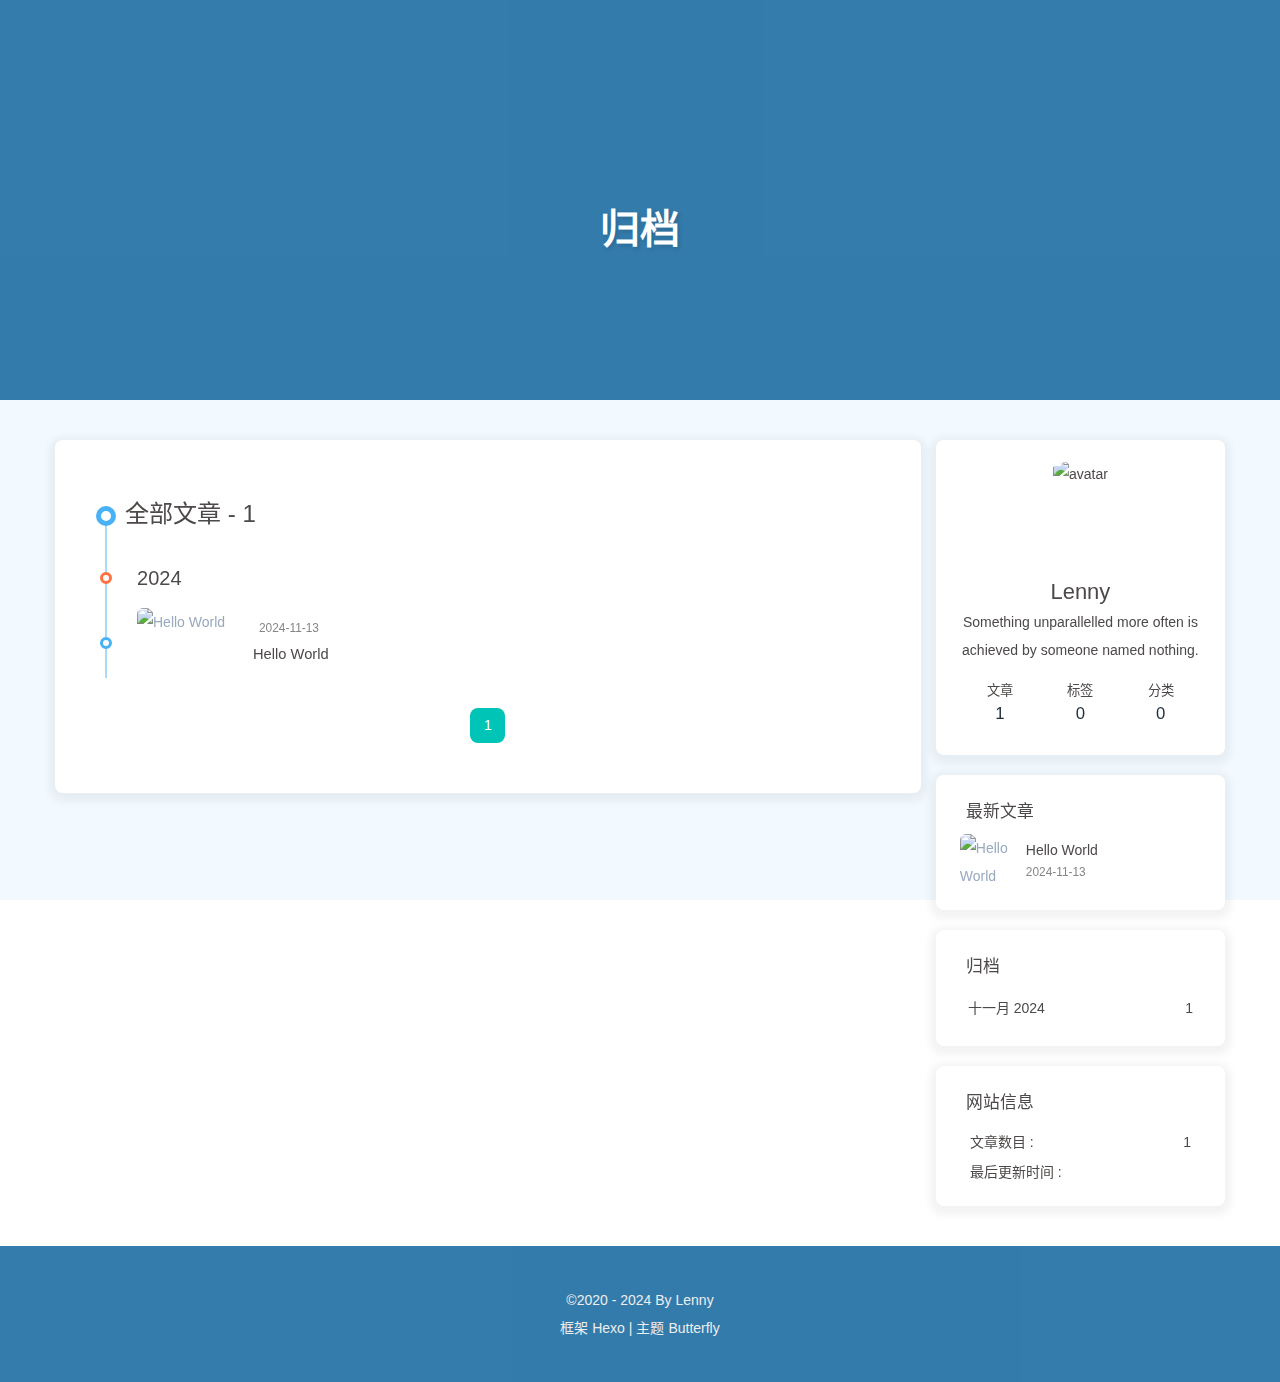
==== archives/index.html @ 35378932 "Site updated: 2024-11-13 17:16:41" ====
<!DOCTYPE html><html lang="zh-CN" data-theme="light"><head><meta charset="UTF-8"><meta http-equiv="X-UA-Compatible" content="IE=edge"><meta name="viewport" content="width=device-width, initial-scale=1.0,viewport-fit=cover"><title>归档 | Lenny 的 博客</title><meta name="author" content="Lenny"><meta name="copyright" content="Lenny"><meta name="format-detection" content="telephone=no"><meta name="theme-color" content="#ffffff"><meta name="description" content="Something unparallelled more often is achieved by someone named nothing.">
<meta property="og:type" content="website">
<meta property="og:title" content="归档">
<meta property="og:url" content="https://lennylzy.github.io/archives/index.html">
<meta property="og:site_name" content="Lenny 的 博客">
<meta property="og:description" content="Something unparallelled more often is achieved by someone named nothing.">
<meta property="og:locale" content="zh_CN">
<meta property="og:image" content="https://lennylzy.github.io/assets/avatar.jpg">
<meta property="article:author" content="Lenny">
<meta name="twitter:card" content="summary">
<meta name="twitter:image" content="https://lennylzy.github.io/assets/avatar.jpg"><link rel="shortcut icon" href="/assets/avatar.jpg"><link rel="canonical" href="https://lennylzy.github.io/archives/index.html"><link rel="preconnect" href="//cdn.jsdelivr.net"/><link rel="stylesheet" href="/css/index.css"><link rel="stylesheet" href="https://cdn.jsdelivr.net/npm/@fortawesome/fontawesome-free/css/all.min.css"><script>
    (() => {
      
    const saveToLocal = {
      set: (key, value, ttl) => {
        if (!ttl) return
        const expiry = Date.now() + ttl * 86400000
        localStorage.setItem(key, JSON.stringify({ value, expiry }))
      },
      get: key => {
        const itemStr = localStorage.getItem(key)
        if (!itemStr) return undefined
        const { value, expiry } = JSON.parse(itemStr)
        if (Date.now() > expiry) {
          localStorage.removeItem(key)
          return undefined
        }
        return value
      }
    }

    window.btf = {
      saveToLocal,
      getScript: (url, attr = {}) => new Promise((resolve, reject) => {
        const script = document.createElement('script')
        script.src = url
        script.async = true
        Object.entries(attr).forEach(([key, val]) => script.setAttribute(key, val))
        script.onload = script.onreadystatechange = () => {
          if (!script.readyState || /loaded|complete/.test(script.readyState)) resolve()
        }
        script.onerror = reject
        document.head.appendChild(script)
      }),
      getCSS: (url, id) => new Promise((resolve, reject) => {
        const link = document.createElement('link')
        link.rel = 'stylesheet'
        link.href = url
        if (id) link.id = id
        link.onload = link.onreadystatechange = () => {
          if (!link.readyState || /loaded|complete/.test(link.readyState)) resolve()
        }
        link.onerror = reject
        document.head.appendChild(link)
      }),
      addGlobalFn: (key, fn, name = false, parent = window) => {
        if (!false && key.startsWith('pjax')) return
        const globalFn = parent.globalFn || {}
        globalFn[key] = globalFn[key] || {}
        globalFn[key][name || Object.keys(globalFn[key]).length] = fn
        parent.globalFn = globalFn
      }
    }
  
      
      const activateDarkMode = () => {
        document.documentElement.setAttribute('data-theme', 'dark')
        if (document.querySelector('meta[name="theme-color"]') !== null) {
          document.querySelector('meta[name="theme-color"]').setAttribute('content', '#0d0d0d')
        }
      }
      const activateLightMode = () => {
        document.documentElement.setAttribute('data-theme', 'light')
        if (document.querySelector('meta[name="theme-color"]') !== null) {
          document.querySelector('meta[name="theme-color"]').setAttribute('content', '#ffffff')
        }
      }

      btf.activateDarkMode = activateDarkMode
      btf.activateLightMode = activateLightMode

      const theme = saveToLocal.get('theme')
    
          theme === 'dark' ? activateDarkMode() : theme === 'light' ? activateLightMode() : null
        
      
      const asideStatus = saveToLocal.get('aside-status')
      if (asideStatus !== undefined) {
        document.documentElement.classList.toggle('hide-aside', asideStatus === 'hide')
      }
    
      
    const detectApple = () => {
      if (/iPad|iPhone|iPod|Macintosh/.test(navigator.userAgent)) {
        document.documentElement.classList.add('apple')
      }
    }
    detectApple()
  
    })()
  </script><script>const GLOBAL_CONFIG = {
  root: '/',
  algolia: undefined,
  localSearch: undefined,
  translate: undefined,
  highlight: {"plugin":"highlight.js","highlightCopy":true,"highlightLang":true,"highlightHeightLimit":false,"highlightFullpage":false,"highlightMacStyle":false},
  copy: {
    success: '复制成功',
    error: '复制失败',
    noSupport: '浏览器不支持'
  },
  relativeDate: {
    homepage: false,
    post: false
  },
  runtime: '',
  dateSuffix: {
    just: '刚刚',
    min: '分钟前',
    hour: '小时前',
    day: '天前',
    month: '个月前'
  },
  copyright: undefined,
  lightbox: 'null',
  Snackbar: undefined,
  infinitegrid: {
    js: 'https://cdn.jsdelivr.net/npm/@egjs/infinitegrid/dist/infinitegrid.min.js',
    buttonText: '加载更多'
  },
  isPhotoFigcaption: false,
  islazyload: false,
  isAnchor: false,
  percent: {
    toc: true,
    rightside: false,
  },
  autoDarkmode: false
}</script><script id="config-diff">var GLOBAL_CONFIG_SITE = {
  title: '归档',
  isPost: false,
  isHome: false,
  isHighlightShrink: false,
  isToc: false,
  isShuoshuo: false
}</script><link rel="stylesheet" href="/self/duotone.css"><meta name="generator" content="Hexo 7.3.0"></head><body><div id="web_bg" style="background-color: #f3faff;"></div><div id="sidebar"><div id="menu-mask"></div><div id="sidebar-menus"><div class="avatar-img text-center"><img src="/assets/avatar.jpg" onerror="onerror=null;src='/img/friend_404.gif'" alt="avatar"/></div><div class="site-data text-center"><a href="/archives/"><div class="headline">文章</div><div class="length-num">1</div></a><a href="/tags/"><div class="headline">标签</div><div class="length-num">0</div></a><a href="/categories/"><div class="headline">分类</div><div class="length-num">0</div></a></div><div class="menus_items"><div class="menus_item"><a class="site-page" href="/"><i class="fa-fw fas fa-home"></i><span> 首页</span></a></div><div class="menus_item"><a class="site-page" href="/archives/"><i class="fa-fw fas fa-archive"></i><span> 归档</span></a></div><div class="menus_item"><a class="site-page" href="/tags/"><i class="fa-fw fas fa-tags"></i><span> 标签</span></a></div><div class="menus_item"><a class="site-page" href="/categories/"><i class="fa-fw fas fa-folder-open"></i><span> 分类</span></a></div><div class="menus_item"><a class="site-page" href="/about/"><i class="fa-fw fas fa-heart"></i><span> 关于</span></a></div></div></div></div><div class="page" id="body-wrap"><header class="not-home-page" id="page-header" style="background-image: url(/assets/banner.png);"><nav id="nav"><span id="blog-info"><a class="nav-site-title" href="/"><span class="site-name">Lenny 的 博客</span></a></span><div id="menus"><div class="menus_items"><div class="menus_item"><a class="site-page" href="/"><i class="fa-fw fas fa-home"></i><span> 首页</span></a></div><div class="menus_item"><a class="site-page" href="/archives/"><i class="fa-fw fas fa-archive"></i><span> 归档</span></a></div><div class="menus_item"><a class="site-page" href="/tags/"><i class="fa-fw fas fa-tags"></i><span> 标签</span></a></div><div class="menus_item"><a class="site-page" href="/categories/"><i class="fa-fw fas fa-folder-open"></i><span> 分类</span></a></div><div class="menus_item"><a class="site-page" href="/about/"><i class="fa-fw fas fa-heart"></i><span> 关于</span></a></div></div><div id="toggle-menu"><span class="site-page"><i class="fas fa-bars fa-fw"></i></span></div></div></nav><div id="page-site-info"><h1 id="site-title">归档</h1></div></header><main class="layout" id="content-inner"><div id="archive"><div class="article-sort-title">全部文章 - 1</div><div class="article-sort"><div class="article-sort-item year">2024</div><div class="article-sort-item"><a class="article-sort-item-img" href="/posts/uncategorized/hello-world/" title="Hello World"><img src="/assets/banner.png" alt="Hello World" onerror="this.onerror=null;this.src='/img/404.jpg'"></a><div class="article-sort-item-info"><div class="article-sort-item-time"><i class="far fa-calendar-alt"></i><time class="post-meta-date-created" datetime="2024-11-13T08:46:18.685Z" title="发表于 2024-11-13 16:46:18">2024-11-13</time></div><a class="article-sort-item-title" href="/posts/uncategorized/hello-world/" title="Hello World">Hello World</a></div></div></div><nav id="pagination"><div class="pagination"><span class="page-number current">1</span></div></nav></div><div class="aside-content" id="aside-content"><div class="card-widget card-info text-center"><div class="avatar-img"><img src="/assets/avatar.jpg" onerror="this.onerror=null;this.src='/img/friend_404.gif'" alt="avatar"/></div><div class="author-info-name">Lenny</div><div class="author-info-description">Something unparallelled more often is achieved by someone named nothing.</div><div class="site-data"><a href="/archives/"><div class="headline">文章</div><div class="length-num">1</div></a><a href="/tags/"><div class="headline">标签</div><div class="length-num">0</div></a><a href="/categories/"><div class="headline">分类</div><div class="length-num">0</div></a></div></div><div class="sticky_layout"><div class="card-widget card-recent-post"><div class="item-headline"><i class="fas fa-history"></i><span>最新文章</span></div><div class="aside-list"><div class="aside-list-item"><a class="thumbnail" href="/posts/uncategorized/hello-world/" title="Hello World"><img src="/assets/banner.png" onerror="this.onerror=null;this.src='/img/404.jpg'" alt="Hello World"/></a><div class="content"><a class="title" href="/posts/uncategorized/hello-world/" title="Hello World">Hello World</a><time datetime="2024-11-13T08:46:18.685Z" title="发表于 2024-11-13 16:46:18">2024-11-13</time></div></div></div></div><div class="card-widget card-archives">
    <div class="item-headline">
      <i class="fas fa-archive"></i>
      <span>归档</span>
      
    </div>
    <ul class="card-archive-list">
  
      <li class="card-archive-list-item">
        <a class="card-archive-list-link" href="/archives/2024/11/">
          <span class="card-archive-list-date">十一月 2024</span>
          <span class="card-archive-list-count">1</span>
        </a>
      </li>
    </ul></div><div class="card-widget card-webinfo"><div class="item-headline"><i class="fas fa-chart-line"></i><span>网站信息</span></div><div class="webinfo"><div class="webinfo-item"><div class="item-name">文章数目 :</div><div class="item-count">1</div></div><div class="webinfo-item"><div class="item-name">最后更新时间 :</div><div class="item-count" id="last-push-date" data-lastPushDate="2024-11-13T09:16:35.822Z"><i class="fa-solid fa-spinner fa-spin"></i></div></div></div></div></div></div></main><footer id="footer" style="background-image: url(/assets/banner.png);"><div id="footer-wrap"><div class="copyright">&copy;2020 - 2024 By Lenny</div><div class="framework-info"><span>框架 </span><a target="_blank" rel="noopener" href="https://hexo.io">Hexo</a><span class="footer-separator">|</span><span>主题 </span><a target="_blank" rel="noopener" href="https://github.com/jerryc127/hexo-theme-butterfly">Butterfly</a></div></div></footer></div><div id="rightside"><div id="rightside-config-hide"><button id="darkmode" type="button" title="日间和夜间模式切换"><i class="fas fa-adjust"></i></button><button id="hide-aside-btn" type="button" title="单栏和双栏切换"><i class="fas fa-arrows-alt-h"></i></button></div><div id="rightside-config-show"><button id="rightside-config" type="button" title="设置"><i class="fas fa-cog fa-spin"></i></button><button id="go-up" type="button" title="回到顶部"><span class="scroll-percent"></span><i class="fas fa-arrow-up"></i></button></div></div><div><script src="/js/utils.js"></script><script src="/js/main.js"></script><div class="js-pjax"></div><script id="canvas_nest" defer="defer" color="0,0,255" opacity="0.7" zIndex="-1" count="99" mobile="false" src="https://cdn.jsdelivr.net/npm/butterfly-extsrc/dist/canvas-nest.min.js"></script></div></body></html>
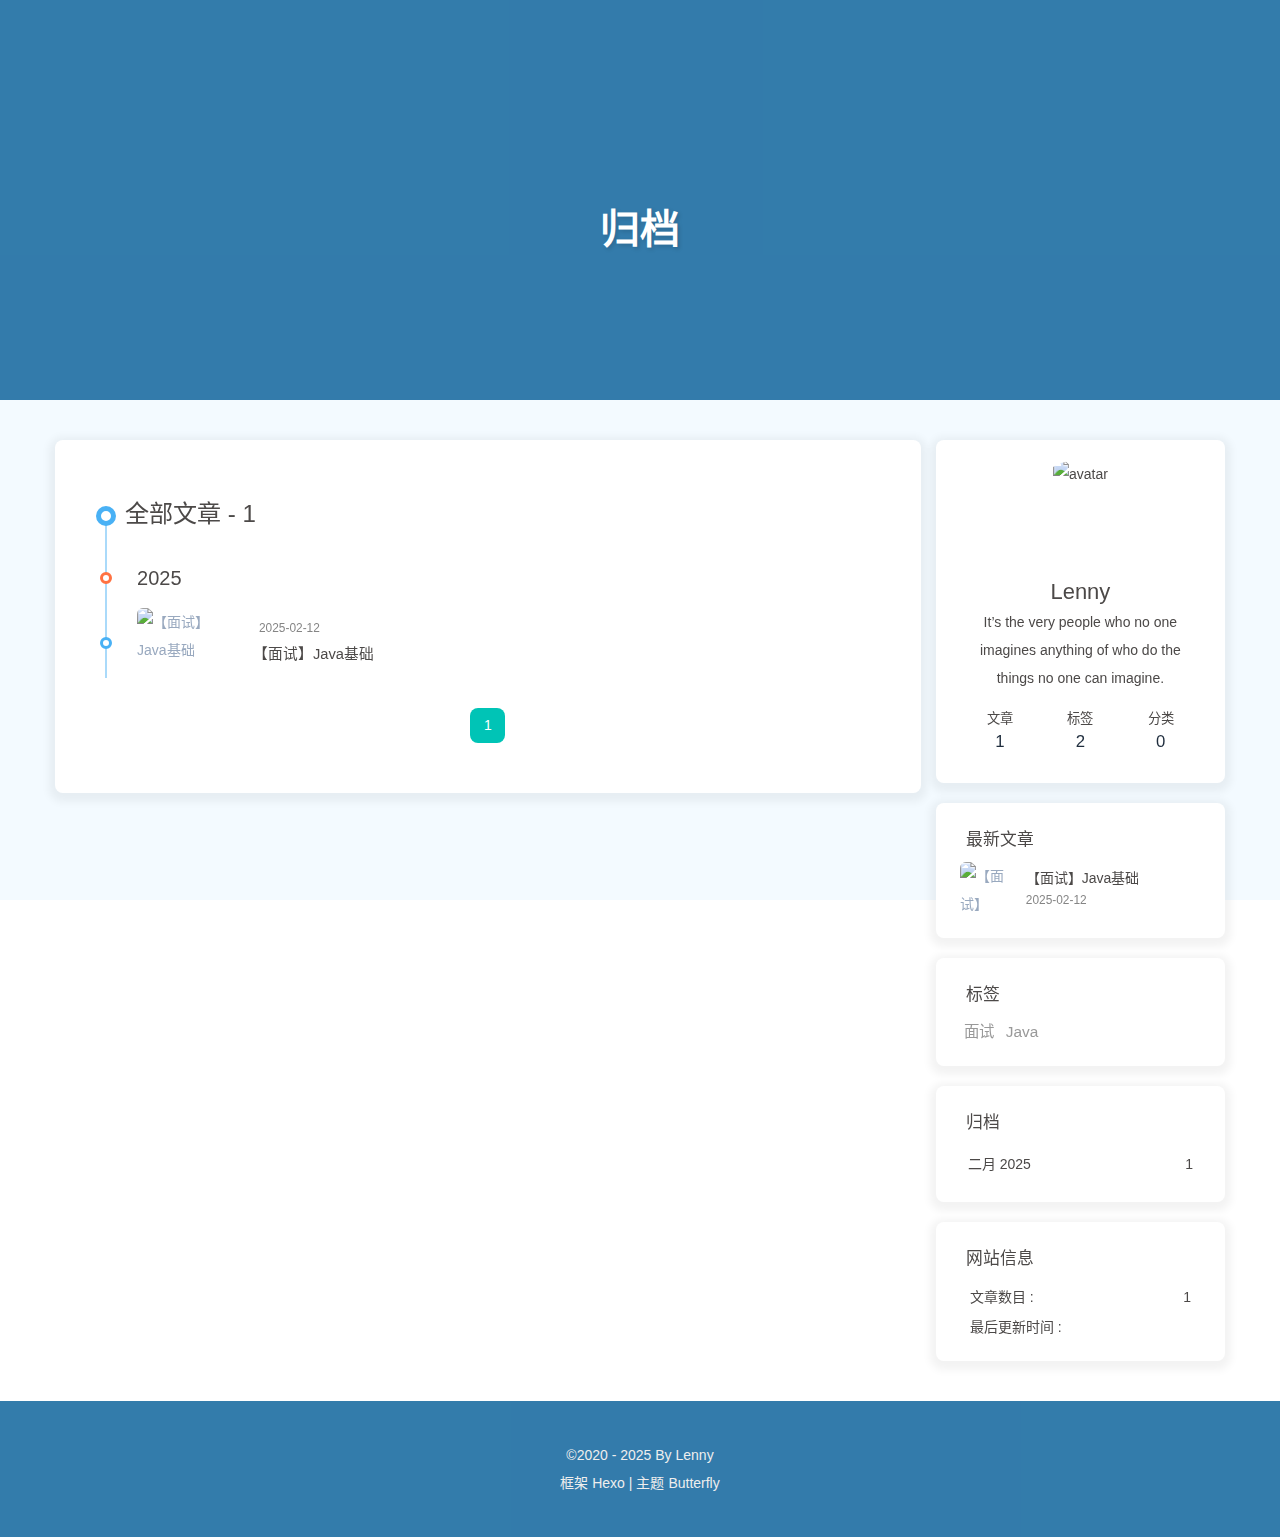
==== commit afe38474: "Site updated: 2025-02-12 11:05:40" ====
--- a/archives/index.html
+++ b/archives/index.html
@@ -1,9 +1,9 @@
-<!DOCTYPE html><html lang="zh-CN" data-theme="light"><head><meta charset="UTF-8"><meta http-equiv="X-UA-Compatible" content="IE=edge"><meta name="viewport" content="width=device-width, initial-scale=1.0,viewport-fit=cover"><title>归档 | Lenny 的 博客</title><meta name="author" content="Lenny"><meta name="copyright" content="Lenny"><meta name="format-detection" content="telephone=no"><meta name="theme-color" content="#ffffff"><meta name="description" content="Something unparallelled more often is achieved by someone named nothing.">
+<!DOCTYPE html><html lang="zh-CN" data-theme="light"><head><meta charset="UTF-8"><meta http-equiv="X-UA-Compatible" content="IE=edge"><meta name="viewport" content="width=device-width, initial-scale=1.0,viewport-fit=cover"><title>归档 | Lenny 的 博客</title><meta name="author" content="Lenny"><meta name="copyright" content="Lenny"><meta name="format-detection" content="telephone=no"><meta name="theme-color" content="#ffffff"><meta name="description" content="It’s the very people who no one imagines anything of who do the things no one can imagine.">
 <meta property="og:type" content="website">
 <meta property="og:title" content="归档">
 <meta property="og:url" content="https://lennylzy.github.io/archives/index.html">
 <meta property="og:site_name" content="Lenny 的 博客">
-<meta property="og:description" content="Something unparallelled more often is achieved by someone named nothing.">
+<meta property="og:description" content="It’s the very people who no one imagines anything of who do the things no one can imagine.">
 <meta property="og:locale" content="zh_CN">
 <meta property="og:image" content="https://lennylzy.github.io/assets/avatar.jpg">
 <meta property="article:author" content="Lenny">
@@ -101,7 +101,7 @@
   </script><script>const GLOBAL_CONFIG = {
   root: '/',
   algolia: undefined,
-  localSearch: undefined,
+  localSearch: {"path":"/search.xml","preload":false,"top_n_per_article":1,"unescape":false,"languages":{"hits_empty":"未找到符合您查询的内容：${query}","hits_stats":"共找到 ${hits} 篇文章"}},
   translate: undefined,
   highlight: {"plugin":"highlight.js","highlightCopy":true,"highlightLang":true,"highlightHeightLimit":false,"highlightFullpage":false,"highlightMacStyle":false},
   copy: {
@@ -143,7 +143,7 @@
   isHighlightShrink: false,
   isToc: false,
   isShuoshuo: false
-}</script><link rel="stylesheet" href="/self/duotone.css"><meta name="generator" content="Hexo 7.3.0"></head><body><div id="web_bg" style="background-color: #f3faff;"></div><div id="sidebar"><div id="menu-mask"></div><div id="sidebar-menus"><div class="avatar-img text-center"><img src="/assets/avatar.jpg" onerror="onerror=null;src='/img/friend_404.gif'" alt="avatar"/></div><div class="site-data text-center"><a href="/archives/"><div class="headline">文章</div><div class="length-num">1</div></a><a href="/tags/"><div class="headline">标签</div><div class="length-num">0</div></a><a href="/categories/"><div class="headline">分类</div><div class="length-num">0</div></a></div><div class="menus_items"><div class="menus_item"><a class="site-page" href="/"><i class="fa-fw fas fa-home"></i><span> 首页</span></a></div><div class="menus_item"><a class="site-page" href="/archives/"><i class="fa-fw fas fa-archive"></i><span> 归档</span></a></div><div class="menus_item"><a class="site-page" href="/tags/"><i class="fa-fw fas fa-tags"></i><span> 标签</span></a></div><div class="menus_item"><a class="site-page" href="/categories/"><i class="fa-fw fas fa-folder-open"></i><span> 分类</span></a></div><div class="menus_item"><a class="site-page" href="/about/"><i class="fa-fw fas fa-heart"></i><span> 关于</span></a></div></div></div></div><div class="page" id="body-wrap"><header class="not-home-page" id="page-header" style="background-image: url(/assets/banner.png);"><nav id="nav"><span id="blog-info"><a class="nav-site-title" href="/"><span class="site-name">Lenny 的 博客</span></a></span><div id="menus"><div class="menus_items"><div class="menus_item"><a class="site-page" href="/"><i class="fa-fw fas fa-home"></i><span> 首页</span></a></div><div class="menus_item"><a class="site-page" href="/archives/"><i class="fa-fw fas fa-archive"></i><span> 归档</span></a></div><div class="menus_item"><a class="site-page" href="/tags/"><i class="fa-fw fas fa-tags"></i><span> 标签</span></a></div><div class="menus_item"><a class="site-page" href="/categories/"><i class="fa-fw fas fa-folder-open"></i><span> 分类</span></a></div><div class="menus_item"><a class="site-page" href="/about/"><i class="fa-fw fas fa-heart"></i><span> 关于</span></a></div></div><div id="toggle-menu"><span class="site-page"><i class="fas fa-bars fa-fw"></i></span></div></div></nav><div id="page-site-info"><h1 id="site-title">归档</h1></div></header><main class="layout" id="content-inner"><div id="archive"><div class="article-sort-title">全部文章 - 1</div><div class="article-sort"><div class="article-sort-item year">2024</div><div class="article-sort-item"><a class="article-sort-item-img" href="/posts/uncategorized/hello-world/" title="Hello World"><img src="/assets/banner.png" alt="Hello World" onerror="this.onerror=null;this.src='/img/404.jpg'"></a><div class="article-sort-item-info"><div class="article-sort-item-time"><i class="far fa-calendar-alt"></i><time class="post-meta-date-created" datetime="2024-11-13T08:46:18.685Z" title="发表于 2024-11-13 16:46:18">2024-11-13</time></div><a class="article-sort-item-title" href="/posts/uncategorized/hello-world/" title="Hello World">Hello World</a></div></div></div><nav id="pagination"><div class="pagination"><span class="page-number current">1</span></div></nav></div><div class="aside-content" id="aside-content"><div class="card-widget card-info text-center"><div class="avatar-img"><img src="/assets/avatar.jpg" onerror="this.onerror=null;this.src='/img/friend_404.gif'" alt="avatar"/></div><div class="author-info-name">Lenny</div><div class="author-info-description">Something unparallelled more often is achieved by someone named nothing.</div><div class="site-data"><a href="/archives/"><div class="headline">文章</div><div class="length-num">1</div></a><a href="/tags/"><div class="headline">标签</div><div class="length-num">0</div></a><a href="/categories/"><div class="headline">分类</div><div class="length-num">0</div></a></div></div><div class="sticky_layout"><div class="card-widget card-recent-post"><div class="item-headline"><i class="fas fa-history"></i><span>最新文章</span></div><div class="aside-list"><div class="aside-list-item"><a class="thumbnail" href="/posts/uncategorized/hello-world/" title="Hello World"><img src="/assets/banner.png" onerror="this.onerror=null;this.src='/img/404.jpg'" alt="Hello World"/></a><div class="content"><a class="title" href="/posts/uncategorized/hello-world/" title="Hello World">Hello World</a><time datetime="2024-11-13T08:46:18.685Z" title="发表于 2024-11-13 16:46:18">2024-11-13</time></div></div></div></div><div class="card-widget card-archives">
+}</script><link rel="stylesheet" href="/self/duotone.css"><meta name="generator" content="Hexo 7.3.0"></head><body><div id="web_bg" style="background-color: #f3faff;"></div><div id="sidebar"><div id="menu-mask"></div><div id="sidebar-menus"><div class="avatar-img text-center"><img src="/assets/avatar.jpg" onerror="onerror=null;src='/img/friend_404.gif'" alt="avatar"/></div><div class="site-data text-center"><a href="/archives/"><div class="headline">文章</div><div class="length-num">1</div></a><a href="/tags/"><div class="headline">标签</div><div class="length-num">2</div></a><a href="/categories/"><div class="headline">分类</div><div class="length-num">0</div></a></div><div class="menus_items"><div class="menus_item"><a class="site-page" href="/"><i class="fa-fw fas fa-home"></i><span> 首页</span></a></div><div class="menus_item"><a class="site-page" href="/archives/"><i class="fa-fw fas fa-archive"></i><span> 归档</span></a></div><div class="menus_item"><a class="site-page" href="/tags/"><i class="fa-fw fas fa-tags"></i><span> 标签</span></a></div><div class="menus_item"><a class="site-page" href="/categories/"><i class="fa-fw fas fa-folder-open"></i><span> 分类</span></a></div><div class="menus_item"><a class="site-page" href="/about/"><i class="fa-fw fas fa-heart"></i><span> 关于</span></a></div></div></div></div><div class="page" id="body-wrap"><header class="not-home-page" id="page-header" style="background-image: url(/assets/banner.png);"><nav id="nav"><span id="blog-info"><a class="nav-site-title" href="/"><span class="site-name">Lenny 的 博客</span></a></span><div id="menus"><div id="search-button"><span class="site-page social-icon search"><i class="fas fa-search fa-fw"></i><span> 搜索</span></span></div><div class="menus_items"><div class="menus_item"><a class="site-page" href="/"><i class="fa-fw fas fa-home"></i><span> 首页</span></a></div><div class="menus_item"><a class="site-page" href="/archives/"><i class="fa-fw fas fa-archive"></i><span> 归档</span></a></div><div class="menus_item"><a class="site-page" href="/tags/"><i class="fa-fw fas fa-tags"></i><span> 标签</span></a></div><div class="menus_item"><a class="site-page" href="/categories/"><i class="fa-fw fas fa-folder-open"></i><span> 分类</span></a></div><div class="menus_item"><a class="site-page" href="/about/"><i class="fa-fw fas fa-heart"></i><span> 关于</span></a></div></div><div id="toggle-menu"><span class="site-page"><i class="fas fa-bars fa-fw"></i></span></div></div></nav><div id="page-site-info"><h1 id="site-title">归档</h1></div></header><main class="layout" id="content-inner"><div id="archive"><div class="article-sort-title">全部文章 - 1</div><div class="article-sort"><div class="article-sort-item year">2025</div><div class="article-sort-item"><a class="article-sort-item-img" href="/posts/uncategorized/%E3%80%90%E9%9D%A2%E8%AF%95%E3%80%91Java%E5%9F%BA%E7%A1%80/" title="【面试】Java基础"><img src="/assets/banner.png" alt="【面试】Java基础" onerror="this.onerror=null;this.src='/img/404.jpg'"></a><div class="article-sort-item-info"><div class="article-sort-item-time"><i class="far fa-calendar-alt"></i><time class="post-meta-date-created" datetime="2025-02-12T01:17:17.000Z" title="发表于 2025-02-12 09:17:17">2025-02-12</time></div><a class="article-sort-item-title" href="/posts/uncategorized/%E3%80%90%E9%9D%A2%E8%AF%95%E3%80%91Java%E5%9F%BA%E7%A1%80/" title="【面试】Java基础">【面试】Java基础</a></div></div></div><nav id="pagination"><div class="pagination"><span class="page-number current">1</span></div></nav></div><div class="aside-content" id="aside-content"><div class="card-widget card-info text-center"><div class="avatar-img"><img src="/assets/avatar.jpg" onerror="this.onerror=null;this.src='/img/friend_404.gif'" alt="avatar"/></div><div class="author-info-name">Lenny</div><div class="author-info-description">It’s the very people who no one imagines anything of who do the things no one can imagine.</div><div class="site-data"><a href="/archives/"><div class="headline">文章</div><div class="length-num">1</div></a><a href="/tags/"><div class="headline">标签</div><div class="length-num">2</div></a><a href="/categories/"><div class="headline">分类</div><div class="length-num">0</div></a></div></div><div class="sticky_layout"><div class="card-widget card-recent-post"><div class="item-headline"><i class="fas fa-history"></i><span>最新文章</span></div><div class="aside-list"><div class="aside-list-item"><a class="thumbnail" href="/posts/uncategorized/%E3%80%90%E9%9D%A2%E8%AF%95%E3%80%91Java%E5%9F%BA%E7%A1%80/" title="【面试】Java基础"><img src="/assets/banner.png" onerror="this.onerror=null;this.src='/img/404.jpg'" alt="【面试】Java基础"/></a><div class="content"><a class="title" href="/posts/uncategorized/%E3%80%90%E9%9D%A2%E8%AF%95%E3%80%91Java%E5%9F%BA%E7%A1%80/" title="【面试】Java基础">【面试】Java基础</a><time datetime="2025-02-12T01:17:17.000Z" title="发表于 2025-02-12 09:17:17">2025-02-12</time></div></div></div></div><div class="card-widget card-tags"><div class="item-headline"><i class="fas fa-tags"></i><span>标签</span></div><div class="card-tag-cloud"><a href="/tags/%E9%9D%A2%E8%AF%95/" style="font-size: 1.1em; color: #999">面试</a> <a href="/tags/Java/" style="font-size: 1.1em; color: #999">Java</a></div></div><div class="card-widget card-archives">
     <div class="item-headline">
       <i class="fas fa-archive"></i>
       <span>归档</span>
@@ -152,9 +152,9 @@
     <ul class="card-archive-list">
   
       <li class="card-archive-list-item">
-        <a class="card-archive-list-link" href="/archives/2024/11/">
-          <span class="card-archive-list-date">十一月 2024</span>
+        <a class="card-archive-list-link" href="/archives/2025/02/">
+          <span class="card-archive-list-date">二月 2025</span>
           <span class="card-archive-list-count">1</span>
         </a>
       </li>
-    </ul></div><div class="card-widget card-webinfo"><div class="item-headline"><i class="fas fa-chart-line"></i><span>网站信息</span></div><div class="webinfo"><div class="webinfo-item"><div class="item-name">文章数目 :</div><div class="item-count">1</div></div><div class="webinfo-item"><div class="item-name">最后更新时间 :</div><div class="item-count" id="last-push-date" data-lastPushDate="2024-11-13T09:16:35.822Z"><i class="fa-solid fa-spinner fa-spin"></i></div></div></div></div></div></div></main><footer id="footer" style="background-image: url(/assets/banner.png);"><div id="footer-wrap"><div class="copyright">&copy;2020 - 2024 By Lenny</div><div class="framework-info"><span>框架 </span><a target="_blank" rel="noopener" href="https://hexo.io">Hexo</a><span class="footer-separator">|</span><span>主题 </span><a target="_blank" rel="noopener" href="https://github.com/jerryc127/hexo-theme-butterfly">Butterfly</a></div></div></footer></div><div id="rightside"><div id="rightside-config-hide"><button id="darkmode" type="button" title="日间和夜间模式切换"><i class="fas fa-adjust"></i></button><button id="hide-aside-btn" type="button" title="单栏和双栏切换"><i class="fas fa-arrows-alt-h"></i></button></div><div id="rightside-config-show"><button id="rightside-config" type="button" title="设置"><i class="fas fa-cog fa-spin"></i></button><button id="go-up" type="button" title="回到顶部"><span class="scroll-percent"></span><i class="fas fa-arrow-up"></i></button></div></div><div><script src="/js/utils.js"></script><script src="/js/main.js"></script><div class="js-pjax"></div><script id="canvas_nest" defer="defer" color="0,0,255" opacity="0.7" zIndex="-1" count="99" mobile="false" src="https://cdn.jsdelivr.net/npm/butterfly-extsrc/dist/canvas-nest.min.js"></script></div></body></html>+    </ul></div><div class="card-widget card-webinfo"><div class="item-headline"><i class="fas fa-chart-line"></i><span>网站信息</span></div><div class="webinfo"><div class="webinfo-item"><div class="item-name">文章数目 :</div><div class="item-count">1</div></div><div class="webinfo-item"><div class="item-name">最后更新时间 :</div><div class="item-count" id="last-push-date" data-lastPushDate="2025-02-12T03:05:39.582Z"><i class="fa-solid fa-spinner fa-spin"></i></div></div></div></div></div></div></main><footer id="footer" style="background-image: url(/assets/banner.png);"><div id="footer-wrap"><div class="copyright">&copy;2020 - 2025 By Lenny</div><div class="framework-info"><span>框架 </span><a target="_blank" rel="noopener" href="https://hexo.io">Hexo</a><span class="footer-separator">|</span><span>主题 </span><a target="_blank" rel="noopener" href="https://github.com/jerryc127/hexo-theme-butterfly">Butterfly</a></div></div></footer></div><div id="rightside"><div id="rightside-config-hide"><button id="darkmode" type="button" title="日间和夜间模式切换"><i class="fas fa-adjust"></i></button><button id="hide-aside-btn" type="button" title="单栏和双栏切换"><i class="fas fa-arrows-alt-h"></i></button></div><div id="rightside-config-show"><button id="rightside-config" type="button" title="设置"><i class="fas fa-cog fa-spin"></i></button><button id="go-up" type="button" title="回到顶部"><span class="scroll-percent"></span><i class="fas fa-arrow-up"></i></button></div></div><div><script src="/js/utils.js"></script><script src="/js/main.js"></script><div class="js-pjax"></div><script id="canvas_nest" defer="defer" color="0,0,255" opacity="0.7" zIndex="-1" count="99" mobile="false" src="https://cdn.jsdelivr.net/npm/butterfly-extsrc/dist/canvas-nest.min.js"></script><div id="local-search"><div class="search-dialog"><nav class="search-nav"><span class="search-dialog-title">搜索</span><span id="loading-status"></span><button class="search-close-button"><i class="fas fa-times"></i></button></nav><div class="text-center" id="loading-database"><i class="fas fa-spinner fa-pulse"></i><span>  数据加载中</span></div><div class="search-wrap"><div id="local-search-input"><div class="local-search-box"><input class="local-search-box--input" placeholder="搜索文章" type="text"/></div></div><hr/><div id="local-search-results"></div><div id="local-search-stats-wrap"></div></div></div><div id="search-mask"></div><script src="/js/search/local-search.js"></script></div></div></body></html>